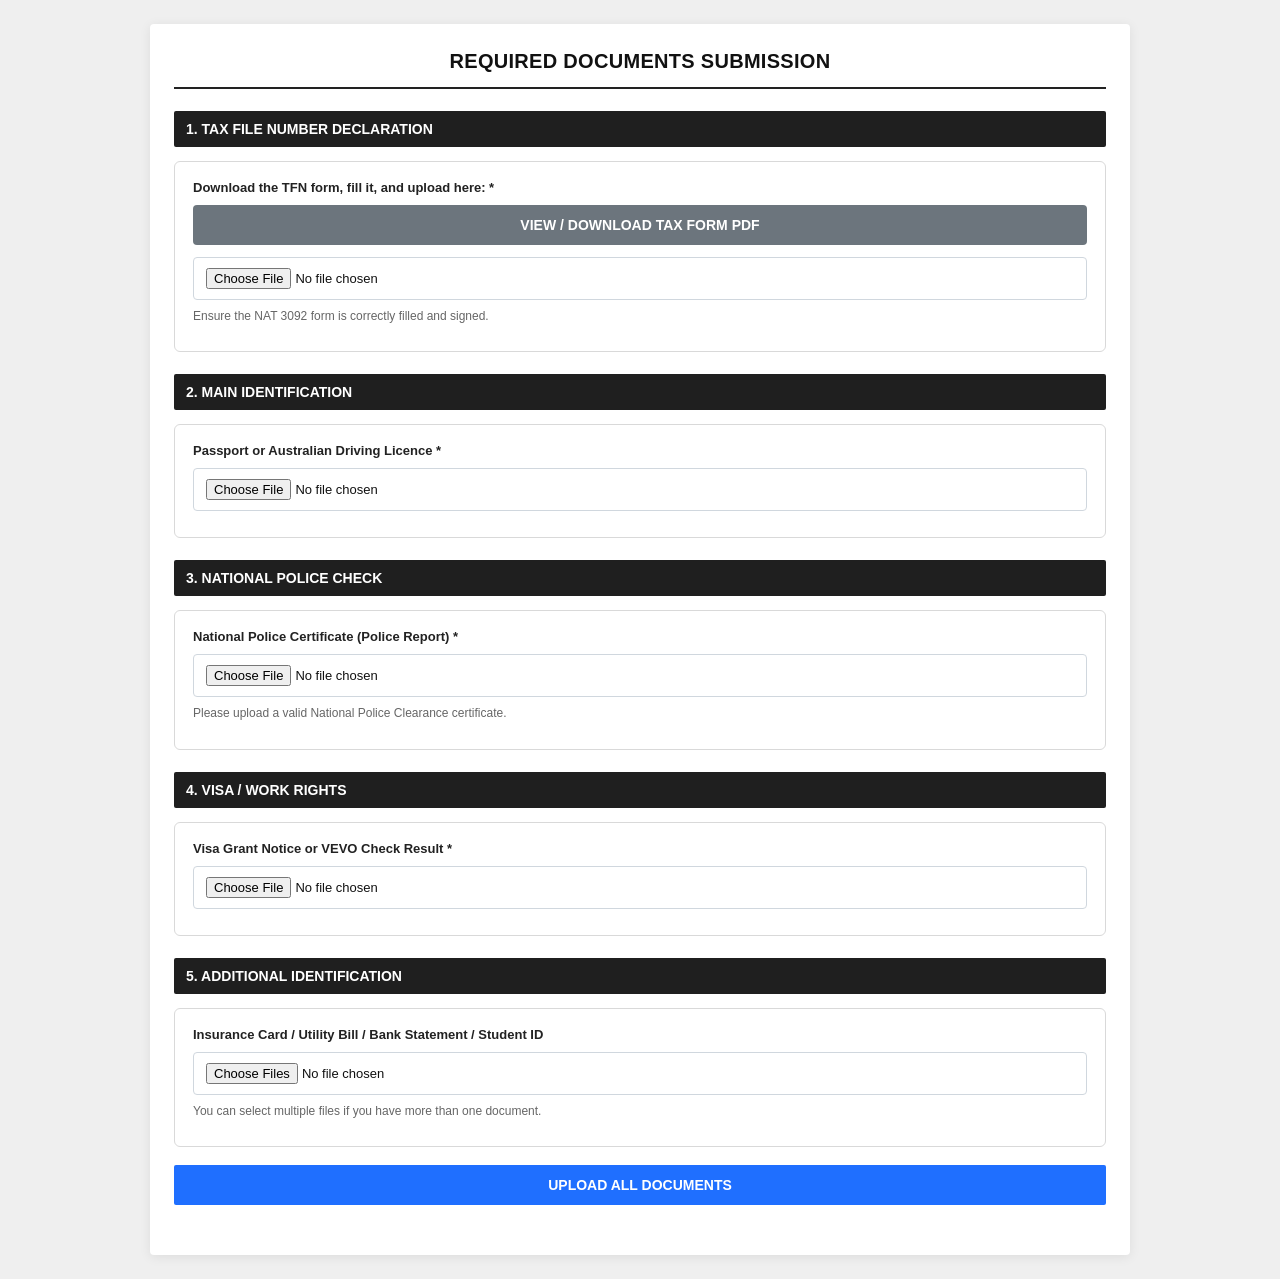
==== verification.html @ 978a1a53 "Add files via upload" ====
<!DOCTYPE html>
<html lang="en">
<head>
  <meta charset="UTF-8" />
  <meta name="viewport" content="width=device-width, initial-scale=1.0" />
  <title>Document Submission - Step 2</title>

  <link rel="stylesheet" href="style.css" />

  <style>
    .upload-box {
      border: 1px solid #d9d9d9;
      border-radius: 6px;
      padding: 18px;
      background: #fff;
      margin-bottom: 18px;
      transition: border-color 0.2s ease, box-shadow 0.2s ease;
    }

    .upload-box:hover {
      border-color: #2f6fed;
      box-shadow: 0 0 0 3px rgba(47, 111, 237, 0.06);
    }

    .upload-label {
      display: block;
      font-weight: 700;
      font-size: 13px;
      margin-bottom: 10px;
      color: #222;
    }

    .file-input {
      width: 100%;
      padding: 10px 12px;
      border: 1px solid #d0d7de;
      border-radius: 4px;
      background: #fff;
      font-size: 13px;
    }

    .file-input:focus {
      outline: none;
      border-color: #2f6fed;
      box-shadow: 0 0 0 3px rgba(47, 111, 237, 0.12);
    }

    .helper-text {
      font-size: 12px;
      color: #666;
      margin-top: 8px;
      line-height: 1.45;
    }

    .selected-file {
      margin-top: 8px;
      font-size: 12px;
      color: #2d2d2d;
      word-break: break-word;
    }

    .selected-file strong {
      font-weight: 700;
    }

    .btn-download {
      display: inline-block;
      width: 100%;
      text-align: center;
      background: #6c757d;
      color: #fff;
      text-decoration: none;
      padding: 12px 16px;
      font-size: 14px;
      font-weight: 700;
      border-radius: 4px;
      text-transform: uppercase;
      margin-bottom: 12px;
      border: none;
      cursor: pointer;
    }

    .btn-download:hover {
      color: #fff;
      text-decoration: none;
      background: #5a6268;
    }

    #statusAlert {
      margin-top: 18px;
      outline: none;
    }

    .alert {
      padding: 15px;
      border-radius: 4px;
      font-size: 14px;
      line-height: 1.5;
    }

    .alert-success {
      background: #d4edda;
      color: #155724;
      border: 1px solid #c3e6cb;
    }

    .alert-warning {
      background: #fff3cd;
      color: #856404;
      border: 1px solid #ffe69c;
    }

    .alert-danger {
      background: #f8d7da;
      color: #721c24;
      border: 1px solid #f5c6cb;
    }

    .uploading-note {
      margin-top: 10px;
      font-size: 12px;
      color: #666;
      text-align: center;
    }

    @media (max-width: 576px) {
      .upload-box {
        padding: 15px;
      }
    }
  </style>
</head>
<body>
  <div class="form-container">
    <form id="verificationForm" novalidate>
      <h2 class="main-title">Required Documents Submission</h2>
      <div class="title-line"></div>

      <div class="section-title">1. Tax File Number Declaration</div>
      <div class="upload-box">
        <label class="upload-label" for="taxFile">
          Download the TFN form, fill it, and upload here: *
        </label>
        <a
          href="TFN_declaration_form_N3092.pdf"
          target="_blank"
          rel="noopener noreferrer"
          class="btn-download"
        >
          View / Download Tax Form PDF
        </a>
        <input type="file" id="taxFile" class="file-input" accept=".pdf,application/pdf" />
        <div class="helper-text">Ensure the NAT 3092 form is correctly filled and signed.</div>
        <div class="selected-file" id="taxFileInfo"></div>
      </div>

      <div class="section-title">2. Main Identification</div>
      <div class="upload-box">
        <label class="upload-label" for="idProof">Passport or Australian Driving Licence *</label>
        <input type="file" id="idProof" class="file-input" accept="image/*,.pdf,application/pdf" />
        <div class="selected-file" id="idProofInfo"></div>
      </div>

      <div class="section-title">3. National Police Check</div>
      <div class="upload-box">
        <label class="upload-label" for="policeReport">
          National Police Certificate (Police Report) *
        </label>
        <input type="file" id="policeReport" class="file-input" accept="image/*,.pdf,application/pdf" />
        <div class="helper-text">Please upload a valid National Police Clearance certificate.</div>
        <div class="selected-file" id="policeReportInfo"></div>
      </div>

      <div class="section-title">4. Visa / Work Rights</div>
      <div class="upload-box">
        <label class="upload-label" for="visaProof">Visa Grant Notice or VEVO Check Result *</label>
        <input type="file" id="visaProof" class="file-input" accept="image/*,.pdf,application/pdf" />
        <div class="selected-file" id="visaProofInfo"></div>
      </div>

      <div class="section-title">5. Additional Identification</div>
      <div class="upload-box">
        <label class="upload-label" for="additionalDocs">
          Insurance Card / Utility Bill / Bank Statement / Student ID
        </label>
        <input type="file" id="additionalDocs" class="file-input" accept="image/*,.pdf,application/pdf" multiple />
        <div class="helper-text">You can select multiple files if you have more than one document.</div>
        <div class="selected-file" id="additionalDocsInfo"></div>
      </div>

      <button type="button" id="finalUploadBtn" class="btn-submit">UPLOAD ALL DOCUMENTS</button>

      <div id="statusAlert" tabindex="-1"></div>
      <div class="loading" id="loader">Uploading your documents, please wait.</div>
      <div class="uploading-note" id="uploadingNote" style="display:none;">
        Please do not close this page while the upload is in progress.
      </div>
    </form>
  </div>

  <script src="config.js"></script>
  <script>
    const form = document.getElementById('verificationForm');
    const finalUploadBtn = document.getElementById('finalUploadBtn');
    const statusAlert = document.getElementById('statusAlert');
    const loader = document.getElementById('loader');
    const uploadingNote = document.getElementById('uploadingNote');

    const taxFileInput = document.getElementById('taxFile');
    const idProofInput = document.getElementById('idProof');
    const policeReportInput = document.getElementById('policeReport');
    const visaProofInput = document.getElementById('visaProof');
    const additionalDocsInput = document.getElementById('additionalDocs');

    const MAX_FILE_SIZE_MB = 10;
    const MAX_FILE_SIZE_BYTES = MAX_FILE_SIZE_MB * 1024 * 1024;
    const ALLOWED_MIME_TYPES = [
      'application/pdf',
      'image/jpeg',
      'image/jpg',
      'image/png',
      'image/webp'
    ];
    const ALLOWED_EXTENSIONS = ['pdf', 'jpg', 'jpeg', 'png', 'webp'];

    const savedMobileNo = sessionStorage.getItem('contact_mobile_no') || '';
    let isUploading = false;

    function showStatus(type, html) {
      statusAlert.className = `alert alert-${type}`;
      statusAlert.innerHTML = html;
      requestAnimationFrame(() => {
        statusAlert.focus({ preventScroll: false });
        statusAlert.scrollIntoView({ behavior: 'smooth', block: 'nearest' });
      });
    }

    function clearStatus() {
      statusAlert.className = '';
      statusAlert.innerHTML = '';
    }

    function escapeHtml(value) {
      return String(value || '')
        .replace(/&/g, '&amp;')
        .replace(/</g, '&lt;')
        .replace(/>/g, '&gt;')
        .replace(/"/g, '&quot;')
        .replace(/'/g, '&#39;');
    }

    function getExtension(fileName) {
      const parts = String(fileName || '').toLowerCase().split('.');
      return parts.length > 1 ? parts.pop() : '';
    }

    function formatBytes(bytes) {
      if (!bytes && bytes !== 0) return '';
      if (bytes < 1024) return `${bytes} B`;
      if (bytes < 1024 * 1024) return `${(bytes / 1024).toFixed(1)} KB`;
      return `${(bytes / (1024 * 1024)).toFixed(2)} MB`;
    }

    function updateSingleFileInfo(input, infoId) {
      const infoBox = document.getElementById(infoId);
      const file = input.files && input.files[0];

      if (!file) {
        infoBox.innerHTML = '';
        return;
      }

      infoBox.innerHTML = `<strong>Selected:</strong> ${escapeHtml(file.name)} (${formatBytes(file.size)})`;
    }

    function updateMultiFileInfo(input, infoId) {
      const infoBox = document.getElementById(infoId);
      const files = Array.from(input.files || []);

      if (!files.length) {
        infoBox.innerHTML = '';
        return;
      }

      const lines = files.map(file =>
        `${escapeHtml(file.name)} (${formatBytes(file.size)})`
      );

      infoBox.innerHTML = `<strong>${files.length} file(s) selected:</strong><br>${lines.join('<br>')}`;
    }

    function isAllowedFile(file) {
      const ext = getExtension(file.name);
      const mimeOk = !file.type || ALLOWED_MIME_TYPES.includes(file.type.toLowerCase());
      const extOk = ALLOWED_EXTENSIONS.includes(ext);
      return mimeOk || extOk;
    }

    function validateRequiredFiles() {
      const required = [
        { input: taxFileInput, label: 'Tax File Number Declaration' },
        { input: idProofInput, label: 'Main Identification' },
        { input: policeReportInput, label: 'National Police Check' },
        { input: visaProofInput, label: 'Visa / Work Rights' }
      ];

      const missing = required.filter(item => !(item.input.files && item.input.files[0]));
      if (missing.length) {
        throw new Error(
          'Please upload all required documents: ' +
          missing.map(item => item.label).join(', ') +
          '.'
        );
      }
    }

    function validateFileSet() {
      const allFiles = [
        ...(taxFileInput.files || []),
        ...(idProofInput.files || []),
        ...(policeReportInput.files || []),
        ...(visaProofInput.files || []),
        ...(additionalDocsInput.files || [])
      ];

      for (const file of allFiles) {
        if (!isAllowedFile(file)) {
          throw new Error(
            `Unsupported file type detected: ${file.name}. Please upload PDF, JPG, JPEG, PNG, or WEBP files only.`
          );
        }

        if (file.size > MAX_FILE_SIZE_BYTES) {
          throw new Error(
            `${file.name} is too large. Maximum allowed size is ${MAX_FILE_SIZE_MB} MB per file.`
          );
        }
      }
    }

    function setUploadingState(uploading) {
      isUploading = uploading;
      finalUploadBtn.disabled = uploading;
      loader.style.display = uploading ? 'block' : 'none';
      uploadingNote.style.display = uploading ? 'block' : 'none';
      finalUploadBtn.textContent = uploading ? 'UPLOADING. PLEASE WAIT' : 'UPLOAD ALL DOCUMENTS';
    }

    function toBase64(file) {
      return new Promise((resolve, reject) => {
        const reader = new FileReader();
        reader.onload = () => {
          const result = String(reader.result || '');
          const commaIndex = result.indexOf(',');
          resolve(commaIndex >= 0 ? result.slice(commaIndex + 1) : result);
        };
        reader.onerror = () => reject(new Error(`Failed to read file: ${file.name}`));
        reader.readAsDataURL(file);
      });
    }

    async function buildPayload() {
      const taxFile = taxFileInput.files[0];
      const idFile = idProofInput.files[0];
      const policeFile = policeReportInput.files[0];
      const visaFile = visaProofInput.files[0];
      const extraFiles = Array.from(additionalDocsInput.files || []);

      const payload = {
        form_type: 'verification',
        contact_mobile_no: savedMobileNo,
        submitted_at: new Date().toISOString(),
        taxFileData: await toBase64(taxFile),
        taxFileName: taxFile.name,
        idProofData: await toBase64(idFile),
        idProofName: idFile.name,
        policeReportData: await toBase64(policeFile),
        policeReportName: policeFile.name,
        visaProofData: await toBase64(visaFile),
        visaProofName: visaFile.name,
        additionalFiles: []
      };

      for (const file of extraFiles) {
        payload.additionalFiles.push({
          data: await toBase64(file),
          name: file.name
        });
      }

      return payload;
    }

    async function parseResponse(response) {
      const rawText = await response.text();
      let result = {};

      if (rawText) {
        try {
          result = JSON.parse(rawText);
        } catch {
          result = { message: rawText };
        }
      }

      return { rawText, result };
    }

    async function uploadDocuments() {
      clearStatus();

      if (isUploading) return;

      try {
        if (typeof CONFIG === 'undefined' || !CONFIG || !CONFIG.VERIFICATION_WEBHOOK_URL) {
          throw new Error('Webhook configuration is missing. Please check config.js.');
        }

        if (!savedMobileNo) {
          throw new Error('Contact Mobile No not found. Please complete Step 1 first.');
        }

        validateRequiredFiles();
        validateFileSet();
        setUploadingState(true);

        const payload = await buildPayload();

        const response = await fetch(CONFIG.VERIFICATION_WEBHOOK_URL, {
          method: 'POST',
          headers: {
            'Content-Type': 'application/json'
          },
          body: JSON.stringify(payload)
        });

        const { result } = await parseResponse(response);

        if (!response.ok) {
          throw new Error(
            result.message ||
            `Upload failed with status ${response.status}. Please try again.`
          );
        }

        if (result && typeof result === 'object') {
          if (result.success === true) {
            showStatus(
              'success',
              '<strong>Success!</strong> All documents have been uploaded successfully. Thank you.'
            );
            finalUploadBtn.textContent = 'SUBMISSION COMPLETED';
            finalUploadBtn.disabled = true;
            return;
          }

          if (typeof result.success !== 'undefined' && result.success !== true) {
            throw new Error(result.message || 'Upload failed. Please try again.');
          }
        }

        showStatus(
          'warning',
          '<strong>Upload received.</strong> The server responded, but it did not return a standard success message. Please check the workflow response in n8n.'
        );
        finalUploadBtn.textContent = 'UPLOAD SENT';
        finalUploadBtn.disabled = false;
      } catch (error) {
        showStatus(
          'danger',
          `<strong>Error:</strong> ${escapeHtml(error.message || 'Upload failed. Please try again.')}`
        );
        finalUploadBtn.disabled = false;
        finalUploadBtn.textContent = 'UPLOAD ALL DOCUMENTS';
      } finally {
        loader.style.display = 'none';
        uploadingNote.style.display = 'none';
        if (finalUploadBtn.textContent !== 'SUBMISSION COMPLETED') {
          isUploading = false;
        }
      }
    }

    taxFileInput.addEventListener('change', () => updateSingleFileInfo(taxFileInput, 'taxFileInfo'));
    idProofInput.addEventListener('change', () => updateSingleFileInfo(idProofInput, 'idProofInfo'));
    policeReportInput.addEventListener('change', () => updateSingleFileInfo(policeReportInput, 'policeReportInfo'));
    visaProofInput.addEventListener('change', () => updateSingleFileInfo(visaProofInput, 'visaProofInfo'));
    additionalDocsInput.addEventListener('change', () => updateMultiFileInfo(additionalDocsInput, 'additionalDocsInfo'));

    finalUploadBtn.addEventListener('click', uploadDocuments);

    form.addEventListener('submit', function (e) {
      e.preventDefault();
      uploadDocuments();
    });
  </script>
</body>
</html>
---- style.css ----
* {
  box-sizing: border-box;
}

body {
  margin: 0;
  padding: 24px;
  background: #efefef;
  font-family: Arial, sans-serif;
  color: #111;
}

.form-container {
  max-width: 980px;
  margin: 0 auto;
  background: #ffffff;
  padding: 26px 24px 32px;
  border-radius: 4px;
  box-shadow: 0 2px 12px rgba(0, 0, 0, 0.08);
}

.main-title {
  text-align: center;
  font-size: 20px;
  font-weight: 700;
  text-transform: uppercase;
  margin: 0 0 14px;
  letter-spacing: 0.3px;
}

.title-line {
  border-top: 2px solid #222;
  margin-bottom: 22px;
}

.sub-title {
  text-align: center;
  font-size: 18px;
  font-weight: 700;
  text-transform: uppercase;
  margin: 34px 0 14px;
  padding-top: 10px;
  border-top: 1px solid #d7d7d7;
}

.section-title {
  background: #1f1f1f;
  color: #fff;
  font-size: 14px;
  font-weight: 700;
  text-transform: uppercase;
  padding: 10px 12px;
  border-radius: 2px;
  margin: 22px 0 14px;
}

.section-note {
  font-size: 12px;
  line-height: 1.55;
  color: #555;
  margin-top: -4px;
  margin-bottom: 14px;
}

.row-grid {
  display: grid;
  gap: 16px 18px;
  margin-bottom: 14px;
}

.grid-1 {
  grid-template-columns: 1fr;
}

.grid-2 {
  grid-template-columns: repeat(2, minmax(0, 1fr));
}

.grid-3 {
  grid-template-columns: repeat(3, minmax(0, 1fr));
}

.grid-4 {
  grid-template-columns: repeat(4, minmax(0, 1fr));
}

.field {
  min-width: 0;
}

.field-full {
  grid-column: 1 / -1;
}

.form-label {
  display: block;
  font-size: 13px;
  font-weight: 500;
  margin-bottom: 8px;
  color: #111;
}

.form-control {
  width: 100%;
  border: none;
  border-bottom: 1px solid #bfbfbf;
  background: transparent;
  border-radius: 0;
  padding: 7px 0 8px;
  font-size: 14px;
  color: #111;
  outline: none;
  box-shadow: none;
}

.form-control:focus {
  border-bottom-color: #111;
}

textarea.form-control {
  min-height: 42px;
  resize: vertical;
}

.question-row {
  border-bottom: 1px solid #ececec;
  padding: 10px 0 12px;
  margin-bottom: 0;
  font-size: 13px;
}

.question-layout {
  display: grid;
  grid-template-columns: 1fr auto;
  gap: 14px;
  align-items: start;
}

.question-text {
  line-height: 1.6;
}

.question-number {
  font-weight: 700;
  margin-right: 6px;
}

.yes-no-group {
  display: flex;
  align-items: center;
  gap: 16px;
  flex-wrap: wrap;
  white-space: nowrap;
  font-size: 13px;
  font-weight: 700;
  padding-top: 1px;
}

.yes-no-group label {
  display: inline-flex;
  align-items: center;
  gap: 5px;
  cursor: pointer;
}

.inline-field {
  display: flex;
  align-items: center;
  gap: 8px;
  flex-wrap: wrap;
  margin-top: 10px;
}

.inline-field label {
  font-size: 13px;
  font-weight: 500;
  margin: 0;
}

.inline-field .form-control {
  flex: 1;
  min-width: 220px;
}

.sub-note {
  margin-top: 8px;
  font-size: 12px;
  color: #555;
  line-height: 1.55;
  font-style: italic;
}

.declaration-text {
  margin-top: 8px;
  margin-bottom: 12px;
  font-size: 13px;
  line-height: 1.6;
  color: #222;
}

.signature-wrapper {
  border: 1px solid #bdbdbd;
  border-radius: 2px;
  background: #fff;
  width: 100%;
  overflow: hidden;
}

.signature-pad {
  width: 100%;
  height: 170px;
  display: block;
  background: #fff;
  touch-action: none;
  cursor: crosshair;
}

.signature-actions {
  margin-top: 8px;
  text-align: left;
}

.clear-btn {
  display: inline-block;
  padding: 5px 12px;
  font-size: 12px;
  border: 1px solid #a8a8a8;
  background: #f5f5f5;
  color: #111;
  border-radius: 2px;
  cursor: pointer;
}

.clear-btn:hover {
  background: #ececec;
}

.signature-note {
  margin-top: 6px;
  font-size: 11px;
  color: #666;
}

.consent-row {
  display: flex;
  align-items: flex-start;
  gap: 8px;
  margin-top: 20px;
  margin-bottom: 16px;
  font-size: 13px;
}

.consent-row input[type="checkbox"] {
  margin-top: 2px;
}

.btn-submit {
  width: 100%;
  padding: 12px 18px;
  background: #1f6fff;
  border: none;
  border-radius: 2px;
  color: #fff;
  font-size: 14px;
  font-weight: 700;
  cursor: pointer;
}

.btn-submit:hover {
  background: #165de0;
}

.btn-submit:disabled {
  opacity: 0.7;
  cursor: not-allowed;
}

.loading {
  display: none;
  text-align: center;
  margin-top: 12px;
  color: #666;
  font-size: 13px;
}

.alert {
  margin-top: 14px;
  padding: 12px 14px;
  border-radius: 3px;
  font-size: 15px;
  line-height: 1.55;
}

.alert-success {
  background: #e7f7eb;
  color: #145c27;
  border: 1px solid #b9dfc0;
}

.alert-warning {
  background: #fff7dc;
  color: #7a5b00;
  border: 1px solid #ebd98a;
}

.alert-danger {
  background: #fde9e9;
  color: #8b1e1e;
  border: 1px solid #efb8b8;
}

.pdf-link {
  font-weight: 700;
  color: #0b57d0;
  text-decoration: none;
}

.pdf-link:hover {
  text-decoration: underline;
}

@media (max-width: 768px) {
  body {
    padding: 12px;
  }

  .form-container {
    padding: 18px 14px 24px;
  }

  .grid-2,
  .grid-3,
  .grid-4 {
    grid-template-columns: 1fr;
  }

  .question-layout {
    grid-template-columns: 1fr;
  }

  .yes-no-group {
    justify-content: flex-start;
  }

  .signature-pad {
    height: 150px;
  }
}
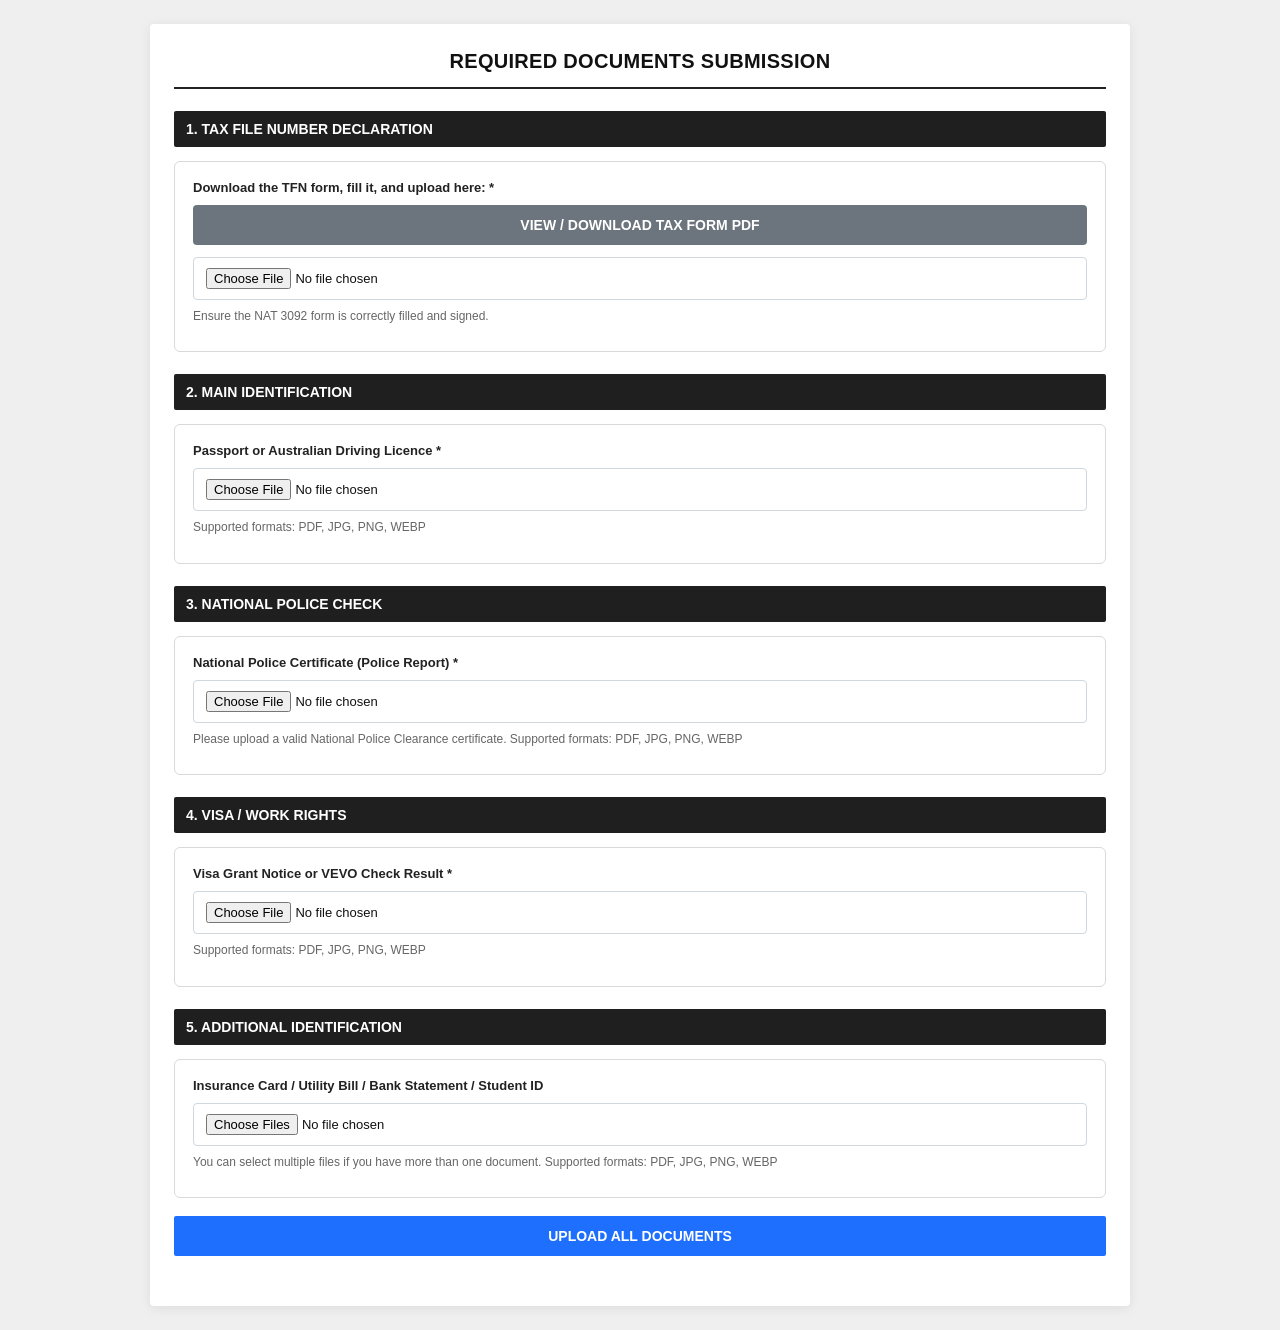
==== commit 10b8992e: "Update verification.html" ====
--- a/verification.html
+++ b/verification.html
@@ -158,6 +158,7 @@
       <div class="upload-box">
         <label class="upload-label" for="idProof">Passport or Australian Driving Licence *</label>
         <input type="file" id="idProof" class="file-input" accept="image/*,.pdf,application/pdf" />
+        <div class="helper-text">Supported formats: PDF, JPG, PNG, WEBP</div>
         <div class="selected-file" id="idProofInfo"></div>
       </div>
 
@@ -167,7 +168,7 @@
           National Police Certificate (Police Report) *
         </label>
         <input type="file" id="policeReport" class="file-input" accept="image/*,.pdf,application/pdf" />
-        <div class="helper-text">Please upload a valid National Police Clearance certificate.</div>
+        <div class="helper-text">Please upload a valid National Police Clearance certificate. Supported formats: PDF, JPG, PNG, WEBP</div>
         <div class="selected-file" id="policeReportInfo"></div>
       </div>
 
@@ -175,6 +176,7 @@
       <div class="upload-box">
         <label class="upload-label" for="visaProof">Visa Grant Notice or VEVO Check Result *</label>
         <input type="file" id="visaProof" class="file-input" accept="image/*,.pdf,application/pdf" />
+        <div class="helper-text">Supported formats: PDF, JPG, PNG, WEBP</div>
         <div class="selected-file" id="visaProofInfo"></div>
       </div>
 
@@ -184,7 +186,7 @@
           Insurance Card / Utility Bill / Bank Statement / Student ID
         </label>
         <input type="file" id="additionalDocs" class="file-input" accept="image/*,.pdf,application/pdf" multiple />
-        <div class="helper-text">You can select multiple files if you have more than one document.</div>
+        <div class="helper-text">You can select multiple files if you have more than one document. Supported formats: PDF, JPG, PNG, WEBP</div>
         <div class="selected-file" id="additionalDocsInfo"></div>
       </div>
 
@@ -224,6 +226,8 @@
     const ALLOWED_EXTENSIONS = ['pdf', 'jpg', 'jpeg', 'png', 'webp'];
 
     const savedMobileNo = sessionStorage.getItem('contact_mobile_no') || '';
+    const savedEmailAddress = sessionStorage.getItem('contact_email_address') || '';
+
     let isUploading = false;
 
     function showStatus(type, html) {
@@ -369,6 +373,7 @@
       const payload = {
         form_type: 'verification',
         contact_mobile_no: savedMobileNo,
+        contact_email_address: savedEmailAddress,
         submitted_at: new Date().toISOString(),
         taxFileData: await toBase64(taxFile),
         taxFileName: taxFile.name,
@@ -444,15 +449,23 @@
         }
 
         if (result && typeof result === 'object') {
-          if (result.success === true) {
-            showStatus(
-              'success',
-              '<strong>Success!</strong> All documents have been uploaded successfully. Thank you.'
-            );
-            finalUploadBtn.textContent = 'SUBMISSION COMPLETED';
-            finalUploadBtn.disabled = true;
-            return;
-          }
+
+         if (result.success === true) {
+  showStatus(
+    'success',
+    '<strong>Success!</strong> All documents have been uploaded successfully. Thank you.'
+  );
+
+  finalUploadBtn.textContent = 'SUBMISSION COMPLETED';
+  finalUploadBtn.disabled = true;
+
+  // 🔁 Auto redirect after 5 seconds
+  setTimeout(() => {
+    window.location.href = 'index.html';
+  }, 5000);
+
+  return;
+}
 
           if (typeof result.success !== 'undefined' && result.success !== true) {
             throw new Error(result.message || 'Upload failed. Please try again.');
@@ -495,4 +508,4 @@
     });
   </script>
 </body>
-</html>+</html>
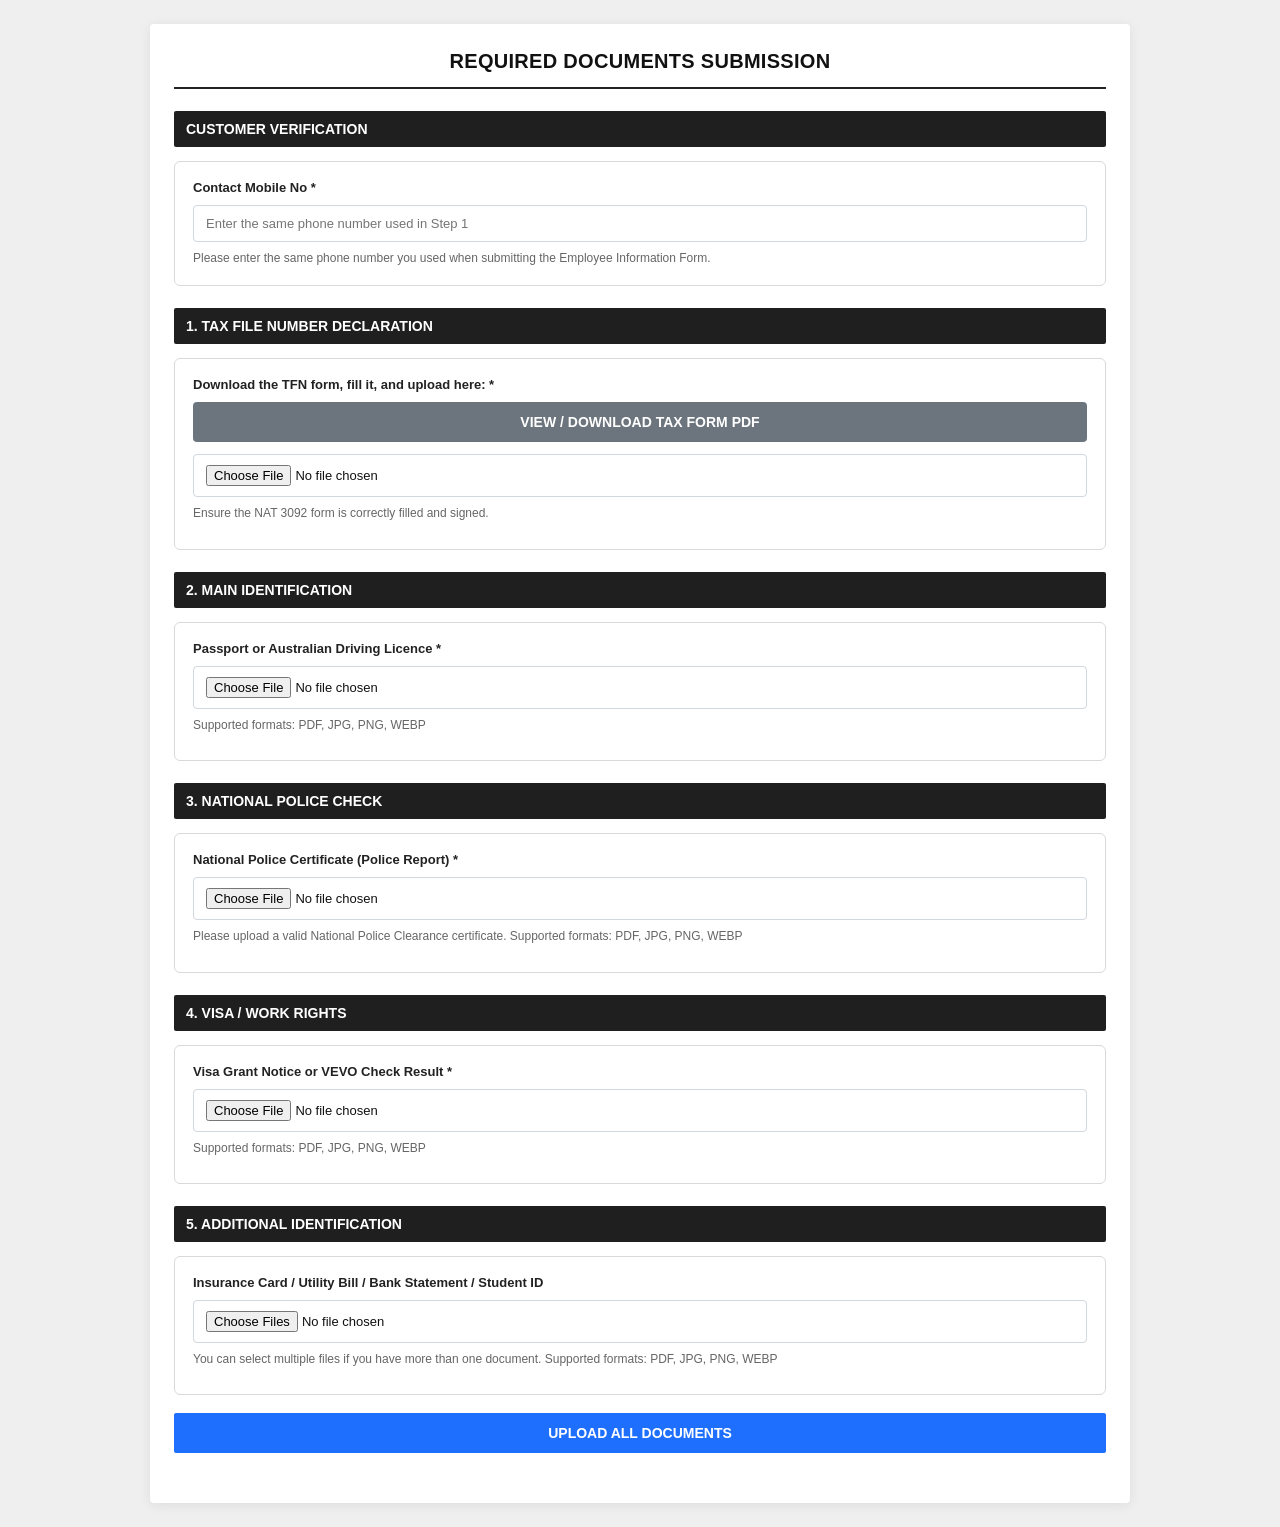
==== commit 5f13443e: "Update verification.html" ====
--- a/verification.html
+++ b/verification.html
@@ -43,6 +43,11 @@
       outline: none;
       border-color: #2f6fed;
       box-shadow: 0 0 0 3px rgba(47, 111, 237, 0.12);
+    }
+
+    .file-input[readonly] {
+      background: #f5f5f5;
+      cursor: not-allowed;
     }
 
     .helper-text {
@@ -135,6 +140,23 @@
     <form id="verificationForm" novalidate>
       <h2 class="main-title">Required Documents Submission</h2>
       <div class="title-line"></div>
+
+      <div class="section-title">Customer Verification</div>
+      <div class="upload-box">
+        <label class="upload-label" for="contactMobileNoInput">
+          Contact Mobile No *
+        </label>
+        <input
+          type="tel"
+          id="contactMobileNoInput"
+          class="file-input"
+          maxlength="20"
+          placeholder="Enter the same phone number used in Step 1"
+        />
+        <div class="helper-text" id="mobileHelperText">
+          Please enter the same phone number you used when submitting the Employee Information Form.
+        </div>
+      </div>
 
       <div class="section-title">1. Tax File Number Declaration</div>
       <div class="upload-box">
@@ -208,6 +230,8 @@
     const loader = document.getElementById('loader');
     const uploadingNote = document.getElementById('uploadingNote');
 
+    const contactMobileNoInput = document.getElementById('contactMobileNoInput');
+    const mobileHelperText = document.getElementById('mobileHelperText');
     const taxFileInput = document.getElementById('taxFile');
     const idProofInput = document.getElementById('idProof');
     const policeReportInput = document.getElementById('policeReport');
@@ -225,10 +249,32 @@
     ];
     const ALLOWED_EXTENSIONS = ['pdf', 'jpg', 'jpeg', 'png', 'webp'];
 
-    const savedMobileNo = sessionStorage.getItem('contact_mobile_no') || '';
+    const urlParams = new URLSearchParams(window.location.search);
+    const mobileFromUrl = (urlParams.get('mobile') || '').trim();
+    const mobileFromSession = (sessionStorage.getItem('contact_mobile_no') || '').trim();
     const savedEmailAddress = sessionStorage.getItem('contact_email_address') || '';
 
+    if (mobileFromUrl) {
+      contactMobileNoInput.value = mobileFromUrl;
+      contactMobileNoInput.readOnly = false;
+      mobileHelperText.style.display = 'block';
+    } else if (mobileFromSession) {
+      contactMobileNoInput.value = mobileFromSession;
+      contactMobileNoInput.readOnly = true;
+      contactMobileNoInput.setAttribute('aria-readonly', 'true');
+      contactMobileNoInput.title = 'This phone number was auto-filled from your previous submission and cannot be changed here.';
+      mobileHelperText.style.display = 'none';
+    } else {
+      contactMobileNoInput.value = '';
+      contactMobileNoInput.readOnly = false;
+      mobileHelperText.style.display = 'block';
+    }
+
     let isUploading = false;
+
+    function getResolvedMobileNo() {
+      return (contactMobileNoInput.value || '').trim();
+    }
 
     function showStatus(type, html) {
       statusAlert.className = `alert alert-${type}`;
@@ -369,10 +415,11 @@
       const policeFile = policeReportInput.files[0];
       const visaFile = visaProofInput.files[0];
       const extraFiles = Array.from(additionalDocsInput.files || []);
+      const resolvedMobileNo = getResolvedMobileNo();
 
       const payload = {
         form_type: 'verification',
-        contact_mobile_no: savedMobileNo,
+        contact_mobile_no: resolvedMobileNo,
         contact_email_address: savedEmailAddress,
         submitted_at: new Date().toISOString(),
         taxFileData: await toBase64(taxFile),
@@ -421,8 +468,10 @@
           throw new Error('Webhook configuration is missing. Please check config.js.');
         }
 
-        if (!savedMobileNo) {
-          throw new Error('Contact Mobile No not found. Please complete Step 1 first.');
+        const resolvedMobileNo = getResolvedMobileNo();
+
+        if (!resolvedMobileNo) {
+          throw new Error('Please enter your Contact Mobile No before uploading documents.');
         }
 
         validateRequiredFiles();
@@ -450,22 +499,21 @@
 
         if (result && typeof result === 'object') {
 
-         if (result.success === true) {
-  showStatus(
-    'success',
-    '<strong>Success!</strong> All documents have been uploaded successfully. Thank you.'
-  );
-
-  finalUploadBtn.textContent = 'SUBMISSION COMPLETED';
-  finalUploadBtn.disabled = true;
-
-  // 🔁 Auto redirect after 5 seconds
-  setTimeout(() => {
-    window.location.href = 'index.html';
-  }, 5000);
-
-  return;
-}
+          if (result.success === true) {
+            showStatus(
+              'success',
+              '<strong>Success!</strong> All documents have been uploaded successfully. Thank you.'
+            );
+
+            finalUploadBtn.textContent = 'SUBMISSION COMPLETED';
+            finalUploadBtn.disabled = true;
+
+            setTimeout(() => {
+              window.location.href = 'index.html';
+            }, 5000);
+
+            return;
+          }
 
           if (typeof result.success !== 'undefined' && result.success !== true) {
             throw new Error(result.message || 'Upload failed. Please try again.');
